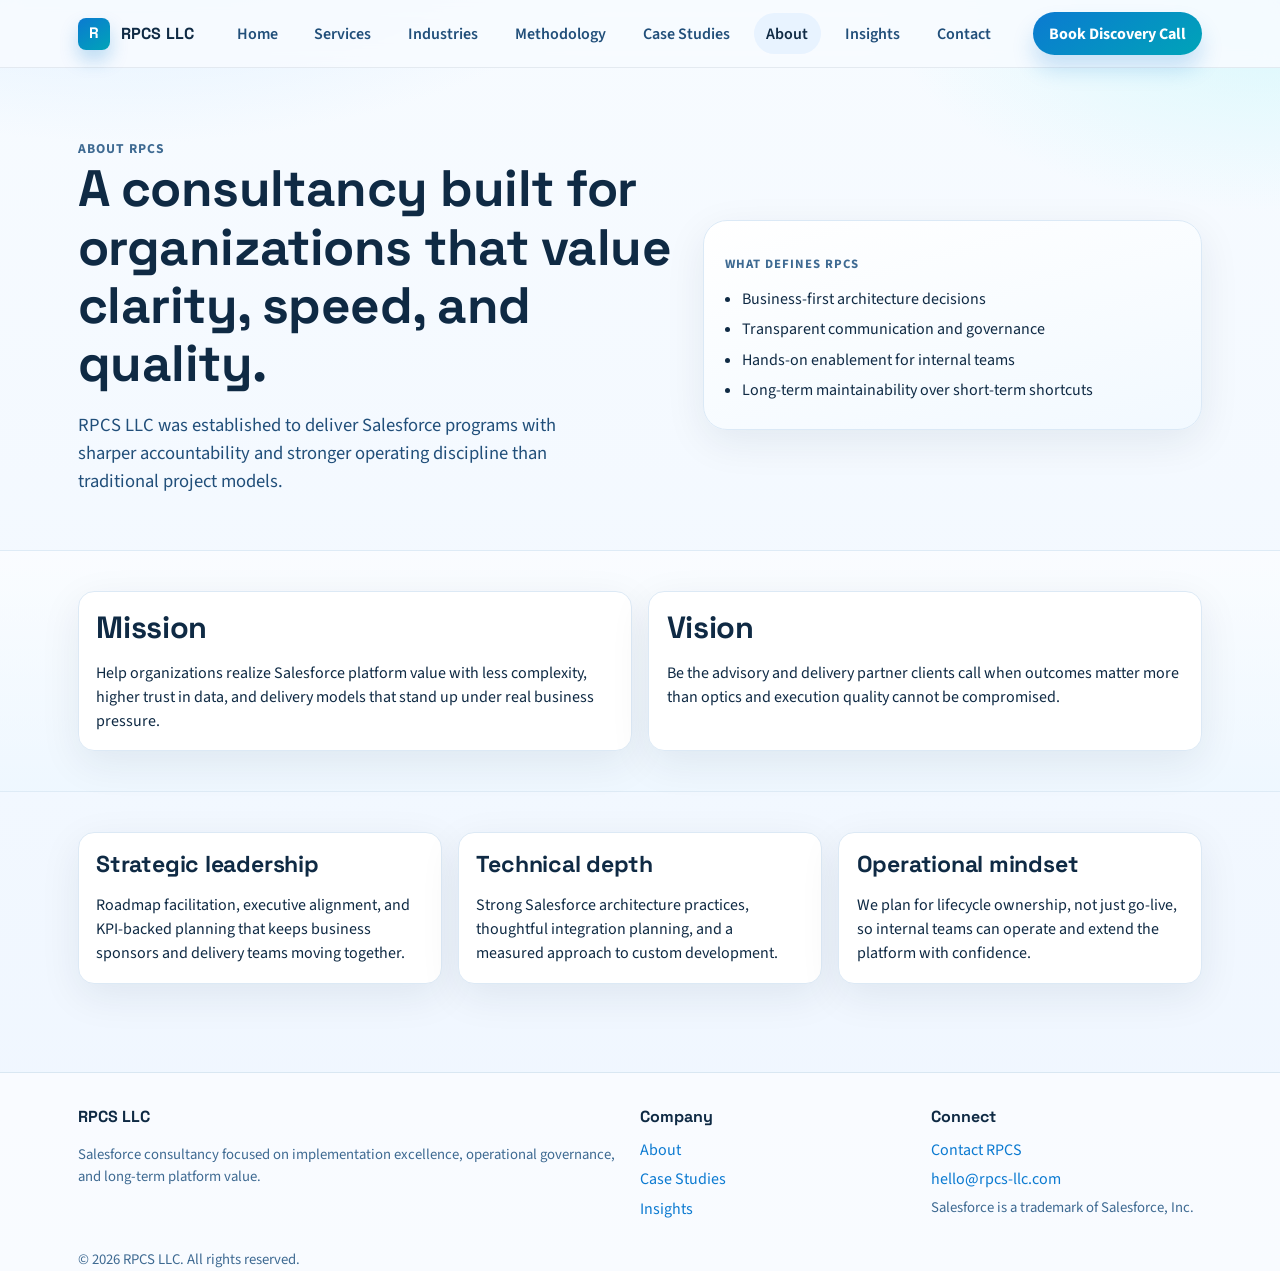
==== about.html @ 3c7cb4b8 "initial changes and updating primary sectors." ====
<!doctype html>
<html lang="en">
<head>
  <meta charset="utf-8" />
  <meta name="viewport" content="width=device-width, initial-scale=1" />
  <title>About | RPCS LLC</title>
  <meta name="description" content="Learn about RPCS LLC, a Salesforce consultancy focused on practical transformation, clean architecture, and accountable delivery." />
  <link rel="preconnect" href="https://fonts.googleapis.com" />
  <link rel="preconnect" href="https://fonts.gstatic.com" crossorigin />
  <link href="https://fonts.googleapis.com/css2?family=Source+Sans+3:wght@400;600;700&family=Space+Grotesk:wght@500;700&display=swap" rel="stylesheet" />
  <link rel="stylesheet" href="assets/styles.css" />
</head>
<body>
  <header class="site-header">
    <div class="header-wrap">
      <a class="brand" href="index.html"><span class="brand-mark">R</span><span>RPCS LLC</span></a>
      <button class="nav-toggle" type="button" aria-label="Toggle menu" aria-expanded="false" data-nav-toggle>☰</button>
      <nav class="main-nav" data-main-nav aria-label="Primary">
        <ul>
          <li><a href="index.html" data-nav-link>Home</a></li>
          <li><a href="services.html" data-nav-link>Services</a></li>
          <li><a href="industries.html" data-nav-link>Industries</a></li>
          <li><a href="methodology.html" data-nav-link>Methodology</a></li>
          <li><a href="case-studies.html" data-nav-link>Case Studies</a></li>
          <li><a href="about.html" data-nav-link>About</a></li>
          <li><a href="insights.html" data-nav-link>Insights</a></li>
          <li><a href="contact.html" data-nav-link>Contact</a></li>
        </ul>
      </nav>
      <a class="header-cta" href="contact.html">Book Discovery Call</a>
    </div>
  </header>

  <main>
    <section class="hero">
      <div class="container hero-grid">
        <div class="reveal">
          <span class="eyebrow">About RPCS</span>
          <h1>A consultancy built for organizations that value clarity, speed, and quality.</h1>
          <p class="lead">RPCS LLC was established to deliver Salesforce programs with sharper accountability and stronger operating discipline than traditional project models.</p>
        </div>
        <aside class="hero-card reveal">
          <p class="kicker">What defines RPCS</p>
          <ul class="checklist">
            <li>Business-first architecture decisions</li>
            <li>Transparent communication and governance</li>
            <li>Hands-on enablement for internal teams</li>
            <li>Long-term maintainability over short-term shortcuts</li>
          </ul>
        </aside>
      </div>
    </section>

    <section class="section section-alt">
      <div class="container grid-2">
        <article class="card reveal">
          <h2>Mission</h2>
          <p>Help organizations realize Salesforce platform value with less complexity, higher trust in data, and delivery models that stand up under real business pressure.</p>
        </article>
        <article class="card reveal">
          <h2>Vision</h2>
          <p>Be the advisory and delivery partner clients call when outcomes matter more than optics and execution quality cannot be compromised.</p>
        </article>
      </div>
    </section>

    <section class="section">
      <div class="container grid-3">
        <article class="card">
          <h3>Strategic leadership</h3>
          <p>Roadmap facilitation, executive alignment, and KPI-backed planning that keeps business sponsors and delivery teams moving together.</p>
        </article>
        <article class="card">
          <h3>Technical depth</h3>
          <p>Strong Salesforce architecture practices, thoughtful integration planning, and a measured approach to custom development.</p>
        </article>
        <article class="card">
          <h3>Operational mindset</h3>
          <p>We plan for lifecycle ownership, not just go-live, so internal teams can operate and extend the platform with confidence.</p>
        </article>
      </div>
    </section>
  </main>

  <footer class="footer">
    <div class="footer-wrap">
      <section>
        <h4>RPCS LLC</h4>
        <p class="small">Salesforce consultancy focused on implementation excellence, operational governance, and long-term platform value.</p>
      </section>
      <section>
        <h4>Company</h4>
        <ul>
          <li><a href="about.html">About</a></li>
          <li><a href="case-studies.html">Case Studies</a></li>
          <li><a href="insights.html">Insights</a></li>
        </ul>
      </section>
      <section>
        <h4>Connect</h4>
        <ul>
          <li><a href="contact.html">Contact RPCS</a></li>
          <li><a href="mailto:hello@rpcs-llc.com">hello@rpcs-llc.com</a></li>
          <li class="small">Salesforce is a trademark of Salesforce, Inc.</li>
        </ul>
      </section>
    </div>
    <div class="container small">© <span data-year></span> RPCS LLC. All rights reserved.</div>
  </footer>

  <script src="assets/main.js" defer></script>
</body>
</html>
---- assets/styles.css ----
:root {
  --font-display: "Space Grotesk", "Segoe UI", sans-serif;
  --font-body: "Source Sans 3", "Segoe UI", sans-serif;
  --ink-900: #0f2a44;
  --ink-700: #214f7a;
  --ink-500: #3e6a92;
  --sky-500: #0b7ad1;
  --teal-500: #00a4b8;
  --mint-100: #ecfbfc;
  --cloud-100: #f2f7ff;
  --white: #ffffff;
  --line: #d2e1f0;
  --success: #1f9d66;
  --radius-sm: 10px;
  --radius-md: 16px;
  --radius-lg: 24px;
  --shadow-soft: 0 12px 40px rgba(15, 42, 68, 0.08);
  --shadow-lift: 0 24px 52px rgba(15, 42, 68, 0.12);
  --container: 1160px;
}

* {
  box-sizing: border-box;
}

html,
body {
  margin: 0;
  padding: 0;
}

body {
  font-family: var(--font-body);
  color: var(--ink-900);
  background:
    radial-gradient(1200px 600px at 10% -10%, #d6ecff 0%, transparent 45%),
    radial-gradient(900px 480px at 100% 0%, #d7f8fc 0%, transparent 44%),
    linear-gradient(180deg, #f7fbff 0%, #eff6ff 100%);
  line-height: 1.5;
}

a {
  color: var(--sky-500);
  text-decoration: none;
}

a:hover {
  text-decoration: underline;
}

.site-header {
  position: sticky;
  top: 0;
  z-index: 20;
  backdrop-filter: blur(10px);
  background: rgba(247, 251, 255, 0.88);
  border-bottom: 1px solid rgba(15, 42, 68, 0.08);
}

.header-wrap {
  max-width: var(--container);
  margin: 0 auto;
  padding: 0.75rem 1.1rem;
  display: flex;
  align-items: center;
  justify-content: space-between;
  gap: 1rem;
}

.brand {
  display: inline-flex;
  align-items: center;
  gap: 0.7rem;
  font-family: var(--font-display);
  font-weight: 700;
  letter-spacing: 0.01em;
  color: var(--ink-900);
}

.brand-mark {
  width: 2rem;
  height: 2rem;
  border-radius: 8px;
  display: grid;
  place-items: center;
  color: #fff;
  font-size: 0.95rem;
  background: linear-gradient(145deg, var(--sky-500), var(--teal-500));
  box-shadow: 0 10px 18px rgba(11, 122, 209, 0.25);
}

.nav-toggle {
  border: 0;
  background: transparent;
  color: var(--ink-700);
  font-size: 1.25rem;
  display: none;
}

.main-nav ul {
  margin: 0;
  padding: 0;
  list-style: none;
  display: flex;
  align-items: center;
  gap: 0.7rem;
}

.main-nav a {
  display: inline-block;
  padding: 0.55rem 0.8rem;
  border-radius: 999px;
  color: var(--ink-700);
  font-weight: 600;
  transition: all 180ms ease;
}

.main-nav a.active,
.main-nav a:hover {
  color: var(--ink-900);
  text-decoration: none;
  background: #e8f3ff;
}

.header-cta {
  display: inline-flex;
  align-items: center;
  gap: 0.4rem;
  white-space: nowrap;
  border-radius: 999px;
  color: var(--white);
  padding: 0.6rem 1rem;
  font-weight: 700;
  background: linear-gradient(145deg, var(--sky-500), var(--teal-500));
  box-shadow: 0 14px 22px rgba(11, 122, 209, 0.2);
}

.header-cta:hover {
  text-decoration: none;
  filter: brightness(1.04);
}

main {
  min-height: 58vh;
}

.container {
  max-width: var(--container);
  margin: 0 auto;
  padding: 0 1.1rem;
}

.hero {
  padding: 4.25rem 0 2.25rem;
}

.hero-grid {
  display: grid;
  grid-template-columns: 1.2fr 1fr;
  gap: 1.6rem;
  align-items: center;
}

.eyebrow {
  display: inline-flex;
  align-items: center;
  gap: 0.35rem;
  font-size: 0.85rem;
  text-transform: uppercase;
  letter-spacing: 0.08em;
  color: var(--ink-500);
  font-weight: 700;
}

h1,
h2,
h3 {
  font-family: var(--font-display);
  line-height: 1.14;
  letter-spacing: -0.01em;
  margin-top: 0;
  color: var(--ink-900);
}

h1 {
  font-size: clamp(2rem, 4vw, 3.5rem);
  margin-bottom: 1rem;
}

h2 {
  font-size: clamp(1.5rem, 2.4vw, 2.4rem);
  margin-bottom: 0.9rem;
}

h3 {
  font-size: clamp(1.15rem, 1.8vw, 1.45rem);
  margin-bottom: 0.55rem;
}

.lead {
  color: var(--ink-700);
  font-size: clamp(1rem, 1.45vw, 1.2rem);
  max-width: 58ch;
}

.hero-card {
  background: linear-gradient(165deg, #ffffff 0%, #f2f9ff 100%);
  border: 1px solid #dbe9f6;
  border-radius: var(--radius-lg);
  padding: 1.3rem;
  box-shadow: var(--shadow-soft);
}

.hero-stats {
  margin-top: 1.1rem;
  display: grid;
  grid-template-columns: repeat(3, minmax(0, 1fr));
  gap: 0.8rem;
}

.hero-stats strong {
  display: block;
  font-family: var(--font-display);
  font-size: 1.4rem;
}

.hero-stats span {
  color: var(--ink-500);
  font-size: 0.92rem;
}

.actions {
  margin-top: 1.35rem;
  display: flex;
  flex-wrap: wrap;
  gap: 0.75rem;
}

.btn {
  border: 1px solid transparent;
  border-radius: 999px;
  padding: 0.72rem 1.12rem;
  font-weight: 700;
  font-size: 0.95rem;
  display: inline-flex;
  align-items: center;
  gap: 0.35rem;
}

.btn-primary {
  color: #fff;
  background: linear-gradient(145deg, var(--sky-500), var(--teal-500));
  box-shadow: 0 16px 24px rgba(11, 122, 209, 0.22);
}

.btn-primary:hover {
  filter: brightness(1.05);
  text-decoration: none;
}

.btn-secondary {
  color: var(--ink-700);
  border-color: #bdd5eb;
  background: #f8fcff;
}

.btn-secondary:hover {
  text-decoration: none;
  background: #eef7ff;
}

.section {
  padding: 2.5rem 0;
}

.section-alt {
  background: linear-gradient(180deg, rgba(255, 255, 255, 0.56), rgba(236, 247, 255, 0.56));
  border-top: 1px solid #deebf6;
  border-bottom: 1px solid #deebf6;
}

.grid-3,
.grid-2,
.grid-4 {
  display: grid;
  gap: 1rem;
}

.grid-2 {
  grid-template-columns: repeat(2, minmax(0, 1fr));
}

.grid-3 {
  grid-template-columns: repeat(3, minmax(0, 1fr));
}

.grid-4 {
  grid-template-columns: repeat(4, minmax(0, 1fr));
}

.card {
  background: #fff;
  border: 1px solid #dce9f5;
  border-radius: var(--radius-md);
  padding: 1.1rem;
  box-shadow: var(--shadow-soft);
}

.card p:last-child,
.card ul:last-child {
  margin-bottom: 0;
}

.kicker {
  color: var(--ink-500);
  text-transform: uppercase;
  letter-spacing: 0.08em;
  font-size: 0.8rem;
  font-weight: 700;
}

.icon-dot {
  width: 0.65rem;
  height: 0.65rem;
  border-radius: 50%;
  background: linear-gradient(145deg, var(--sky-500), var(--teal-500));
  display: inline-block;
  margin-right: 0.5rem;
}

.checklist {
  margin: 0;
  padding-left: 1.1rem;
}

.checklist li {
  margin: 0.4rem 0;
}

.timeline {
  list-style: none;
  margin: 0;
  padding: 0;
  border-left: 2px solid #cae0f3;
}

.timeline li {
  margin-left: 1rem;
  margin-bottom: 1rem;
  padding-left: 0.8rem;
  position: relative;
}

.timeline li::before {
  content: "";
  position: absolute;
  width: 0.62rem;
  height: 0.62rem;
  border-radius: 50%;
  left: -1.22rem;
  top: 0.36rem;
  background: linear-gradient(145deg, var(--sky-500), var(--teal-500));
  box-shadow: 0 0 0 4px #ebf5ff;
}

.quote {
  padding: 1.2rem;
  border-radius: var(--radius-md);
  background: linear-gradient(160deg, #f3fbff 0%, #ecfbfc 100%);
  border: 1px solid #d5ebf0;
}

.quote p {
  margin-top: 0;
  font-size: 1.04rem;
}

.quote cite {
  color: var(--ink-500);
  font-style: normal;
  font-weight: 700;
}

.contact-band {
  margin-top: 1rem;
  background: linear-gradient(145deg, #0f3d66, #12669b);
  color: #e6f5ff;
  border-radius: var(--radius-lg);
  padding: 1.5rem;
  box-shadow: var(--shadow-lift);
}

.contact-band h3 {
  color: #fff;
}

.contact-band a {
  color: #b6ecff;
}

.footer {
  margin-top: 3rem;
  border-top: 1px solid #d9e7f2;
  background: rgba(255, 255, 255, 0.6);
}

.footer-wrap {
  max-width: var(--container);
  margin: 0 auto;
  padding: 2rem 1.1rem 1.4rem;
  display: grid;
  grid-template-columns: 2fr 1fr 1fr;
  gap: 1.2rem;
}

.footer h4 {
  margin-top: 0;
  margin-bottom: 0.55rem;
  font-family: var(--font-display);
}

.footer ul {
  list-style: none;
  margin: 0;
  padding: 0;
}

.footer li {
  margin: 0.35rem 0;
}

.small {
  color: var(--ink-500);
  font-size: 0.92rem;
}

.reveal {
  opacity: 0;
  transform: translateY(16px);
  animation: rise 650ms ease forwards;
}

.reveal:nth-child(2) {
  animation-delay: 120ms;
}

.reveal:nth-child(3) {
  animation-delay: 220ms;
}

@keyframes rise {
  to {
    opacity: 1;
    transform: translateY(0);
  }
}

@media (max-width: 1020px) {
  .hero-grid,
  .grid-4 {
    grid-template-columns: 1fr 1fr;
  }

  .footer-wrap {
    grid-template-columns: 1fr 1fr;
  }
}

@media (max-width: 800px) {
  .nav-toggle {
    display: inline-block;
  }

  .main-nav {
    position: absolute;
    left: 0;
    right: 0;
    top: 100%;
    background: rgba(247, 251, 255, 0.97);
    border-bottom: 1px solid rgba(15, 42, 68, 0.08);
    padding: 0.7rem 1rem 1rem;
    display: none;
  }

  .main-nav.open {
    display: block;
  }

  .main-nav ul {
    flex-direction: column;
    align-items: flex-start;
  }

  .header-cta {
    display: none;
  }

  .hero {
    padding-top: 2.6rem;
  }

  .hero-grid,
  .grid-2,
  .grid-3,
  .grid-4,
  .footer-wrap,
  .hero-stats {
    grid-template-columns: 1fr;
  }
}
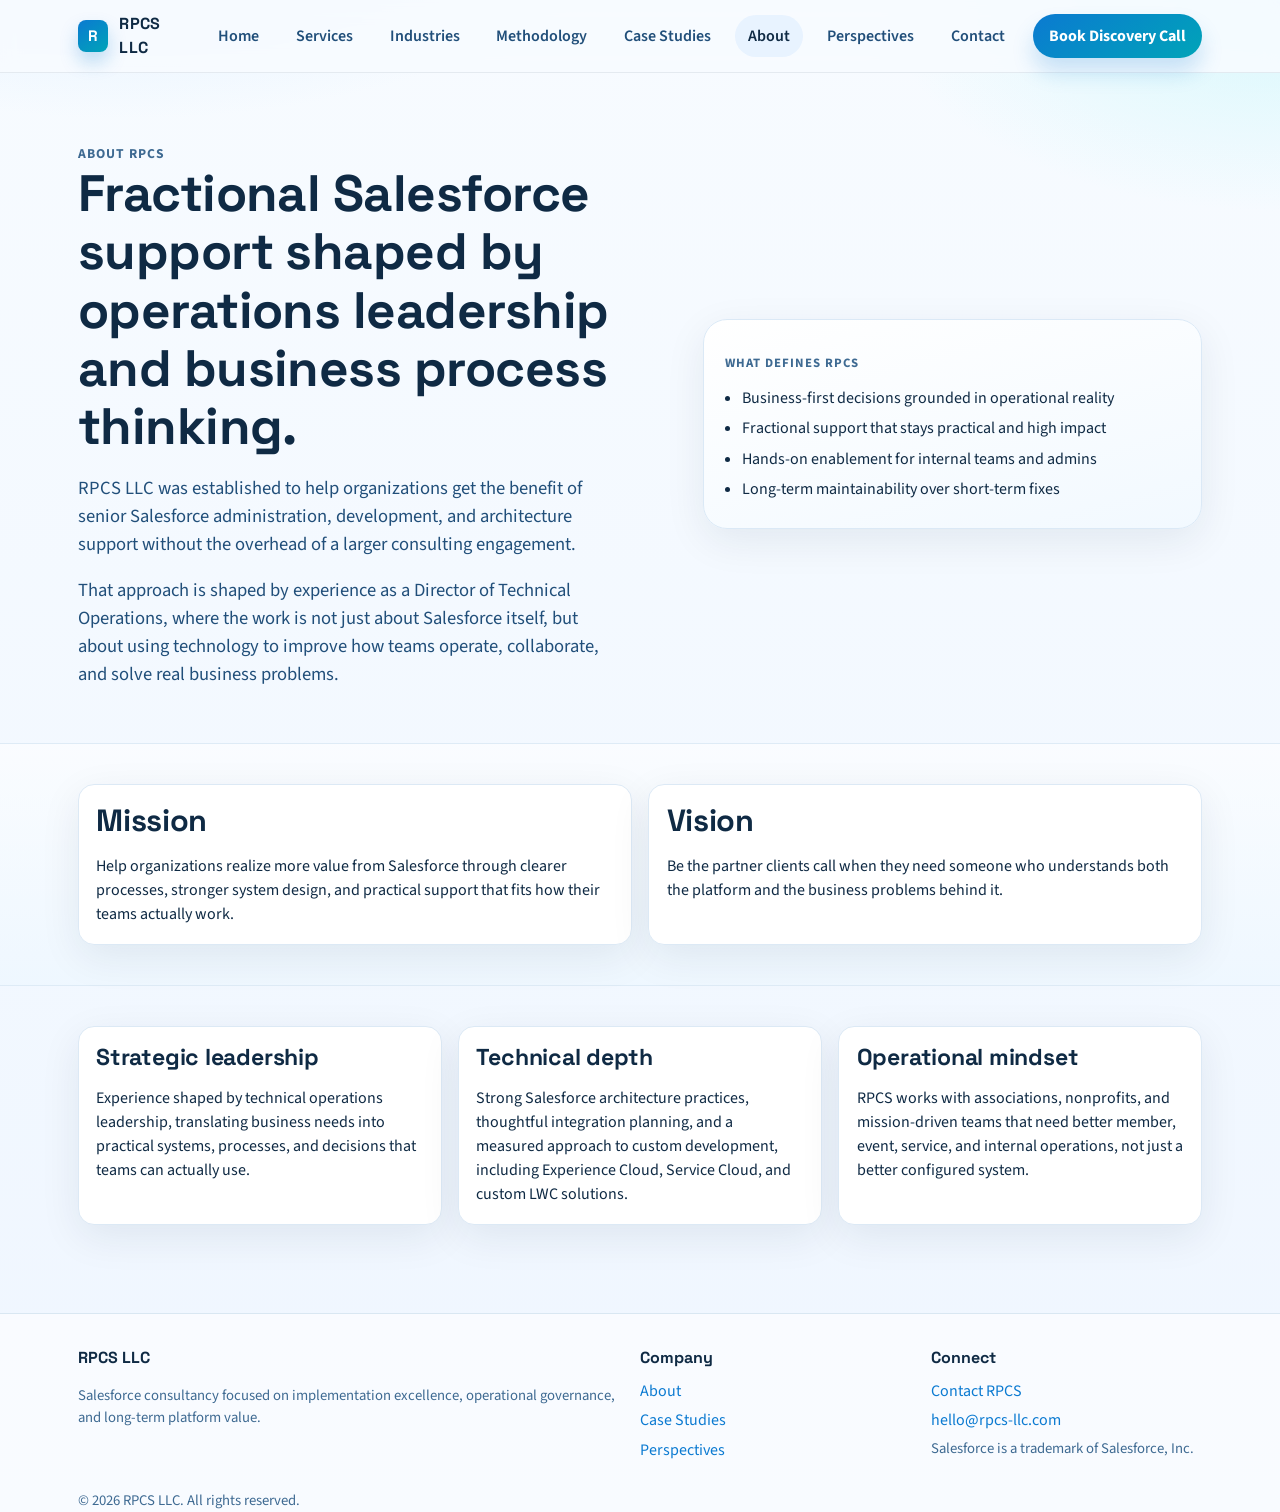
==== commit cae62d65: "content update" ====
--- a/about.html
+++ b/about.html
@@ -4,7 +4,7 @@
   <meta charset="utf-8" />
   <meta name="viewport" content="width=device-width, initial-scale=1" />
   <title>About | RPCS LLC</title>
-  <meta name="description" content="Learn about RPCS LLC, a Salesforce consultancy focused on practical transformation, clean architecture, and accountable delivery." />
+  <meta name="description" content="Learn about RPCS LLC, a fractional Salesforce consultancy shaped by technical operations leadership, business-process enablement, and practical delivery for associations and mission-driven teams." />
   <link rel="preconnect" href="https://fonts.googleapis.com" />
   <link rel="preconnect" href="https://fonts.gstatic.com" crossorigin />
   <link href="https://fonts.googleapis.com/css2?family=Source+Sans+3:wght@400;600;700&family=Space+Grotesk:wght@500;700&display=swap" rel="stylesheet" />
@@ -23,11 +23,11 @@
           <li><a href="methodology.html" data-nav-link>Methodology</a></li>
           <li><a href="case-studies.html" data-nav-link>Case Studies</a></li>
           <li><a href="about.html" data-nav-link>About</a></li>
-          <li><a href="insights.html" data-nav-link>Insights</a></li>
+          <li><a href="insights.html" data-nav-link>Perspectives</a></li>
           <li><a href="contact.html" data-nav-link>Contact</a></li>
         </ul>
       </nav>
-      <a class="header-cta" href="contact.html">Book Discovery Call</a>
+      <a class="header-cta" href="https://calendar.app.google/LEo6x3pdbBFuub6h9" data-discovery-link target="_blank" rel="noopener noreferrer">Book Discovery Call</a>
     </div>
   </header>
 
@@ -36,16 +36,17 @@
       <div class="container hero-grid">
         <div class="reveal">
           <span class="eyebrow">About RPCS</span>
-          <h1>A consultancy built for organizations that value clarity, speed, and quality.</h1>
-          <p class="lead">RPCS LLC was established to deliver Salesforce programs with sharper accountability and stronger operating discipline than traditional project models.</p>
+          <h1>Fractional Salesforce support shaped by operations leadership and business process thinking.</h1>
+          <p class="lead">RPCS LLC was established to help organizations get the benefit of senior Salesforce administration, development, and architecture support without the overhead of a larger consulting engagement.</p>
+          <p class="lead">That approach is shaped by experience as a Director of Technical Operations, where the work is not just about Salesforce itself, but about using technology to improve how teams operate, collaborate, and solve real business problems.</p>
         </div>
         <aside class="hero-card reveal">
           <p class="kicker">What defines RPCS</p>
           <ul class="checklist">
-            <li>Business-first architecture decisions</li>
-            <li>Transparent communication and governance</li>
-            <li>Hands-on enablement for internal teams</li>
-            <li>Long-term maintainability over short-term shortcuts</li>
+            <li>Business-first decisions grounded in operational reality</li>
+            <li>Fractional support that stays practical and high impact</li>
+            <li>Hands-on enablement for internal teams and admins</li>
+            <li>Long-term maintainability over short-term fixes</li>
           </ul>
         </aside>
       </div>
@@ -55,11 +56,11 @@
       <div class="container grid-2">
         <article class="card reveal">
           <h2>Mission</h2>
-          <p>Help organizations realize Salesforce platform value with less complexity, higher trust in data, and delivery models that stand up under real business pressure.</p>
+          <p>Help organizations realize more value from Salesforce through clearer processes, stronger system design, and practical support that fits how their teams actually work.</p>
         </article>
         <article class="card reveal">
           <h2>Vision</h2>
-          <p>Be the advisory and delivery partner clients call when outcomes matter more than optics and execution quality cannot be compromised.</p>
+          <p>Be the partner clients call when they need someone who understands both the platform and the business problems behind it.</p>
         </article>
       </div>
     </section>
@@ -68,15 +69,15 @@
       <div class="container grid-3">
         <article class="card">
           <h3>Strategic leadership</h3>
-          <p>Roadmap facilitation, executive alignment, and KPI-backed planning that keeps business sponsors and delivery teams moving together.</p>
+          <p>Experience shaped by technical operations leadership, translating business needs into practical systems, processes, and decisions that teams can actually use.</p>
         </article>
         <article class="card">
           <h3>Technical depth</h3>
-          <p>Strong Salesforce architecture practices, thoughtful integration planning, and a measured approach to custom development.</p>
+          <p>Strong Salesforce architecture practices, thoughtful integration planning, and a measured approach to custom development, including Experience Cloud, Service Cloud, and custom LWC solutions.</p>
         </article>
         <article class="card">
           <h3>Operational mindset</h3>
-          <p>We plan for lifecycle ownership, not just go-live, so internal teams can operate and extend the platform with confidence.</p>
+          <p>RPCS works with associations, nonprofits, and mission-driven teams that need better member, event, service, and internal operations, not just a better configured system.</p>
         </article>
       </div>
     </section>
@@ -93,7 +94,7 @@
         <ul>
           <li><a href="about.html">About</a></li>
           <li><a href="case-studies.html">Case Studies</a></li>
-          <li><a href="insights.html">Insights</a></li>
+          <li><a href="insights.html">Perspectives</a></li>
         </ul>
       </section>
       <section>
@@ -108,6 +109,7 @@
     <div class="container small">© <span data-year></span> RPCS LLC. All rights reserved.</div>
   </footer>
 
+  <script src="assets/config.js" defer></script>
   <script src="assets/main.js" defer></script>
 </body>
 </html>
--- a/assets/styles.css
+++ b/assets/styles.css
@@ -109,6 +109,7 @@
 .main-nav a {
   display: inline-block;
   padding: 0.55rem 0.8rem;
+  white-space: nowrap;
   border-radius: 999px;
   color: var(--ink-700);
   font-weight: 600;
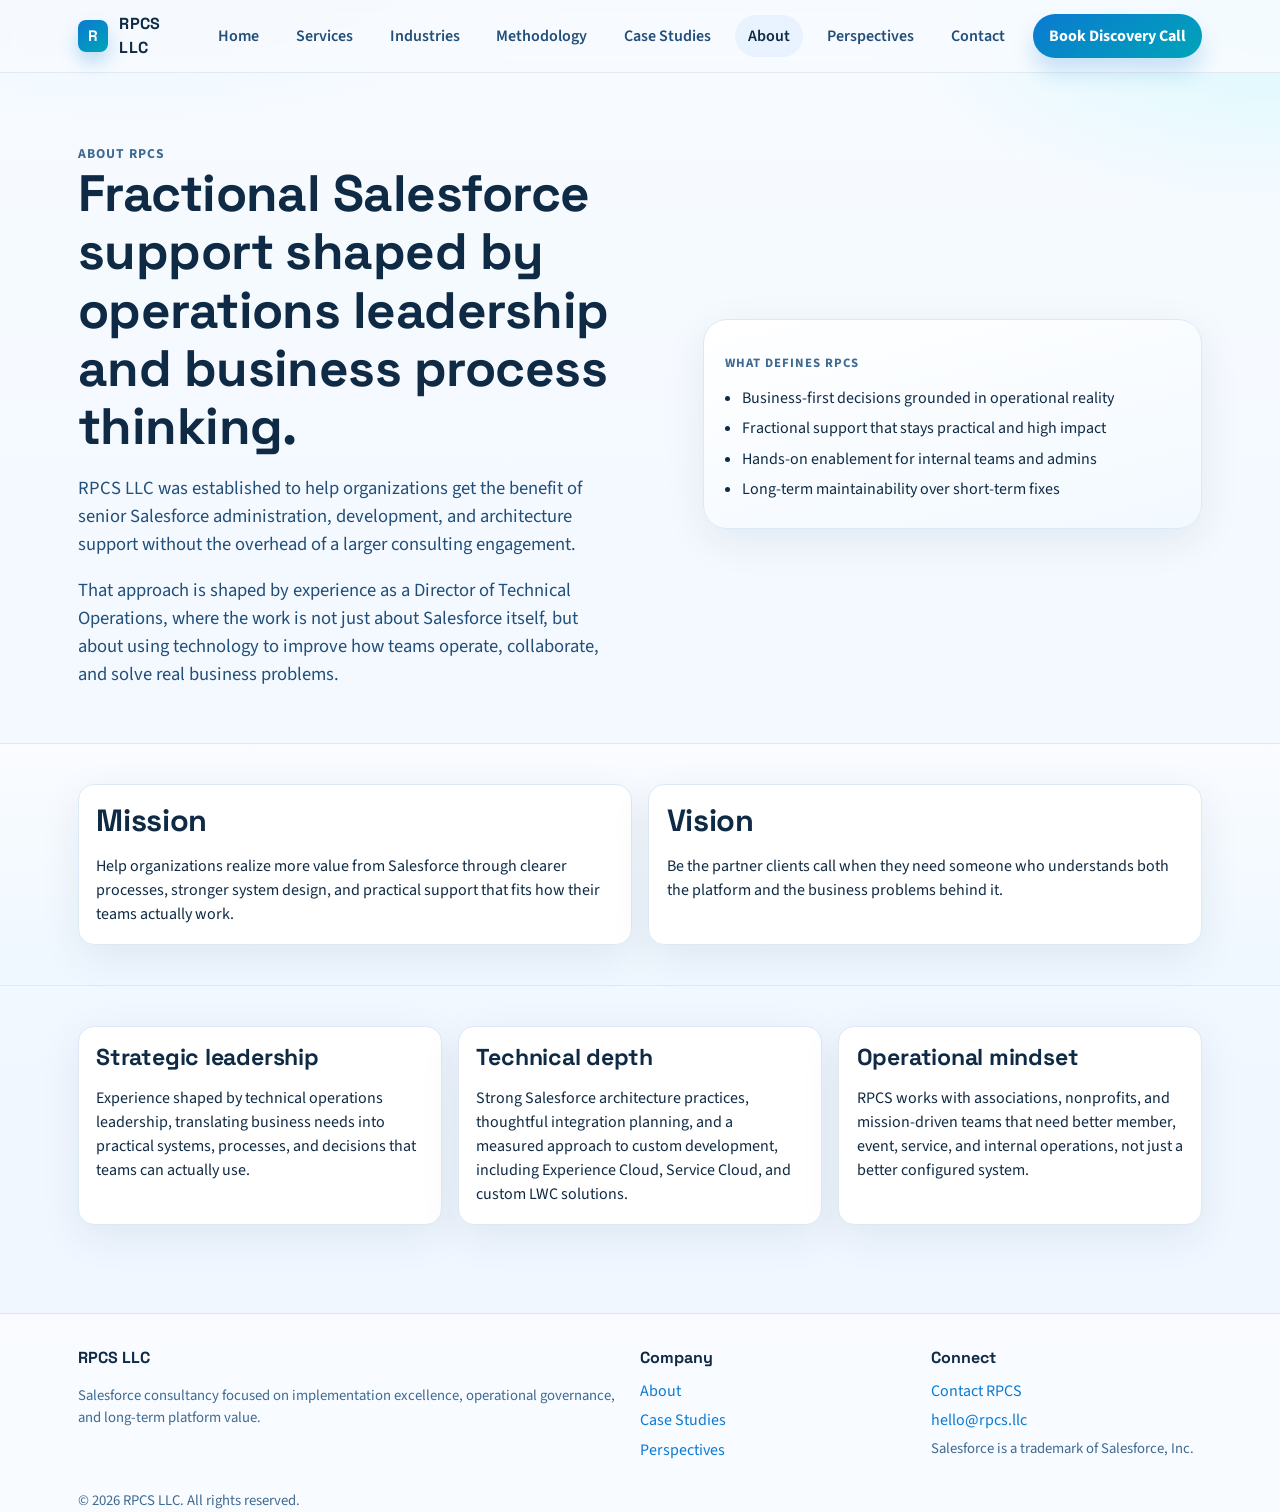
==== commit 61853c6a: "updating email address" ====
--- a/about.html
+++ b/about.html
@@ -101,7 +101,7 @@
         <h4>Connect</h4>
         <ul>
           <li><a href="contact.html">Contact RPCS</a></li>
-          <li><a href="mailto:hello@rpcs-llc.com">hello@rpcs-llc.com</a></li>
+          <li><a href="mailto:hello@rpcs.llc">hello@rpcs.llc</a></li>
           <li class="small">Salesforce is a trademark of Salesforce, Inc.</li>
         </ul>
       </section>
